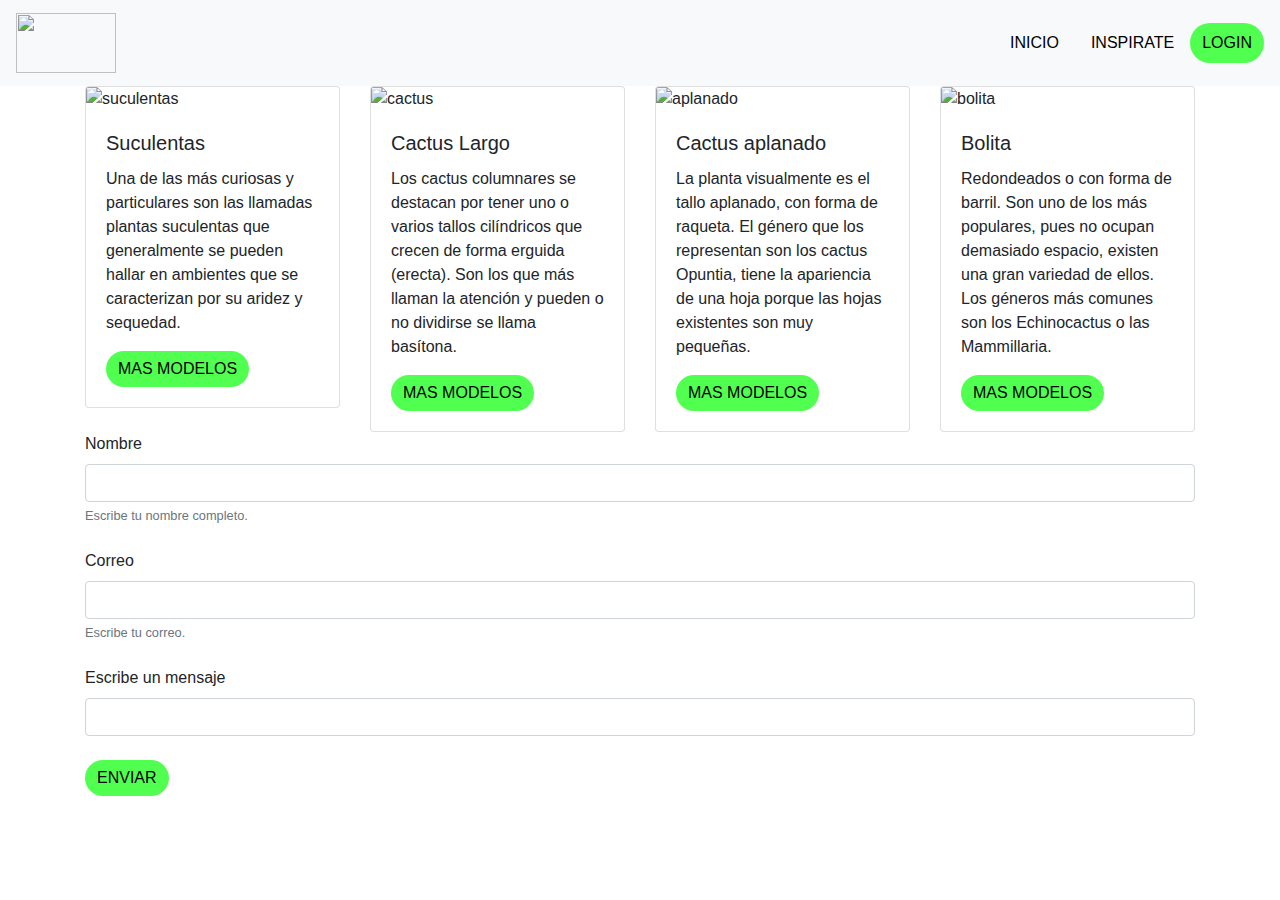
==== views/inspirate.html @ c576ce16 "Pagina de Inspirate e hipervinculos" ====
<!DOCTYPE html>
<html lang="es">

<head>
    <meta charset="UTF-8">
    <meta name="viewport" content="width=device-width, initial-scale=1.0">
    <link href=“https://fonts.googleapis.com/css?family=Covered+By+Your+Grace|Open+Sans&display=swap” rel=“stylesheet”>
    <meta http-equiv="X-UA-Compatible" content="ie=edge">
    <link rel="stylesheet" href="https://stackpath.bootstrapcdn.com/bootstrap/4.4.1/css/bootstrap.min.css"
        integrity="sha384-Vkoo8x4CGsO3+Hhxv8T/Q5PaXtkKtu6ug5TOeNV6gBiFeWPGFN9MuhOf23Q9Ifjh" crossorigin="anonymous">
    <link rel="stylesheet" href="../styles/inspirate.css">
    <title>Pik-U</title>
</head>

<body>
    <nav class="navbar navbar-expand-lg navbar-light bg-light">
        <a class="navbar-brand" href="#">
            <img src="./assets/Logo_picku.svg" width="100" height="60" class="d-inline-block align-top" alt="">
        </a>
        <button class="navbar-toggler" type="button" data-toggle="collapse" data-target="#navbarSupportedContent"
            aria-controls="navbarSupportedContent" aria-expanded="false" aria-label="Toggle navigation">
            <span class="navbar-toggler-icon"></span>
        </button>

        <div class="collapse navbar-collapse" id="navbarSupportedContent">
            <ul class="navbar-nav mr-auto">
            </ul>
            <div class="nav-item menu1">
                <a class="nav-link mayuscula" href="../index.html">INICIO</a>
                <a class="nav-link mayuscula" href="inspirate.html">INSPIRATE</a>
                <button type="button" class="btn btn-primary btn-md mayuscula" href="#">lOGIN</button>
            </div>
        </div>
    </nav>

    <section>
        <div class="container">
            <div class="row">
                <div class="col-12 col-sm-6 col-lg-3">
                    <div class="card">
                        <img src="C:\Users\DELL\Desktop\pik-u\assets/fe7f1c7c6c55d605463423e971f5a272.png"
                            class="card-img-top" alt="suculentas">
                        <div class="card-body">
                            <h5 class="card-title">Suculentas</h5>
                            <p class="card-text">Una de las más curiosas y particulares son las llamadas plantas
                                suculentas que generalmente se pueden hallar en ambientes que se caracterizan por su
                                aridez y sequedad.</p>

                            <a href="#" class="btn btn-primary">Mas modelos</a>
                        </div>
                    </div>
                </div>

                <div class="col-12 col-sm-6 col-lg-3">
                    <div class="card">
                        <img src="C:\Users\DELL\Desktop\pik-u\assets/Cactus-1.png" class="card-img-top" alt="cactus">
                        <div class="card-body">
                            <h5 class="card-title">Cactus Largo</h5>
                            <p class="card-text">Los cactus columnares se destacan por tener uno o varios tallos
                                cilíndricos que crecen de forma erguida (erecta). Son los que más llaman la atención y
                                pueden o no dividirse se llama basítona. </p>

                            <a href="#" class="btn btn-primary">Mas modelos</a>
                        </div>
                    </div>
                </div>

                <div class="col-12 col-sm-6 col-lg-3">
                    <div class="card">
                        <img src="C:\Users\DELL\Desktop\pik-u\assets/growing-opuntia-cactus-sticker-1542061969.1743054.png"
                            class="card-img-top" alt="aplanado">
                        <div class="card-body">
                            <h5 class="card-title">Cactus aplanado</h5>
                            <p class="card-text">La planta visualmente es el tallo aplanado, con forma de raqueta. El
                                género que los representan son los cactus Opuntia, tiene la apariencia de una hoja
                                porque las hojas existentes son muy pequeñas.</p>
                            <a href="#" class="btn btn-primary">Mas modelos</a>
                        </div>
                    </div>
                </div>

                <div class="col-12 col-sm-6 col-lg-3">
                    <div class="card">
                        <img src="C:\Users\DELL\Desktop\pik-u\assets/1200px-Stenocactus_obvallatus_Lem.png"
                            class="card-img-top" alt="bolita">
                        <div class="card-body">
                            <h5 class="card-title">Bolita</h5>
                            <p class="card-text">Redondeados o con forma de barril. Son uno de los más populares, pues
                                no ocupan demasiado espacio, existen una gran variedad de ellos. Los géneros más comunes
                                son los Echinocactus o las Mammillaria.</p>
                            <a href="#" class="btn btn-primary">Mas modelos</a>
                        </div>
                    </div>
                </div>
            </div>
        </div>
    </section>

    <section>
        <form class="container" action="https://formspree.io/xeqgkobz" method="POST">
            <div class="form-group">
                <label for="nombre">Nombre</label>
                <input type="text" class="form-control" id="nombre" name="nombre">
                <small class="form-text text-muted">Escribe tu nombre completo.
                </small>

                <br>

                <div class="form-group">
                    <label for="correo">Correo</label>
                    <input type="email" class="form-control" id="correo" name="correo">
                    <small class="form-text text-muted">Escribe tu correo.
                    </small>
                    <br>


                    <div class="form-group">
                        <label for="mensaje">Escribe un mensaje</label>
                        <input type="text" class="form-control" id="mensaje" name="mensaje">
                        </small>
                        <br>
                        <button type="submit" class="btn btn-primary" value="Send">Enviar</button>

        </form>


    </section>



</body>

</html>
---- styles/inspirate.css ----
.navegation-nav ul li {
    text-decoration: none;
    list-style: none;
    float: right;
    padding-right: 10px;
}
.card{
    font-family: ‘Open Sans’, sans-serif;
}
.navegation-nav-buttom{
    border-radius: 1px solid green;
}
.buttom-inspira{
    border: 3px solid blue;
    font-family: ‘Open Sans’, sans-serif;
}
.buttom-inspira h1{
    display: flex;
    justify-content: center;
    font-family: ‘Open Sans’, sans-serif;
}

.btn-primary{
    background: #50FF50 0% 0% no-repeat padding-box;
    border-radius: 49px;
    border: none;
    color: black;
    opacity: 1;
    text-transform: uppercase;
    font-family: ‘Open Sans’, sans-serif;
}
.btn-primary:hover{
    background: black 0% 0% no-repeat padding-box;
    border-radius: 49px;
    border: none;
    color: white;
    opacity: 1;
    font-family: ‘Open Sans’, sans-serif;
}
.buttom-inspira{
    border: 3px solid blue;
}
.buttom-inspira h1{
    display: flex;
    justify-content: center;

}
.navigation .navegation-nav .nav-item .nav-link .logo{
    display: flex;
    justify-content: start;
}

.nav-link {
    color: black;
}

.nav-link:hover{
    color: #50FF50;
}

.btn-primary{
    background: #50FF50 0% 0% no-repeat padding-box;
    border-radius: 49px;
    border: none;
    color: black;
    opacity: 1;
}

.btn-primary:hover{
    background: black 0% 0% no-repeat padding-box;
    border-radius: 49px;
    border: none;
    color: white;
    opacity: 1;
}

@media only screen and (min-width: 768px) {
    .carousel-inner {
        height: 88vh !important;
    }
    .menu{
        display: flex;
        justify-content: space-around;
    }
    .menu1{
        display: flex;
        justify-content: space-between;
    }
}
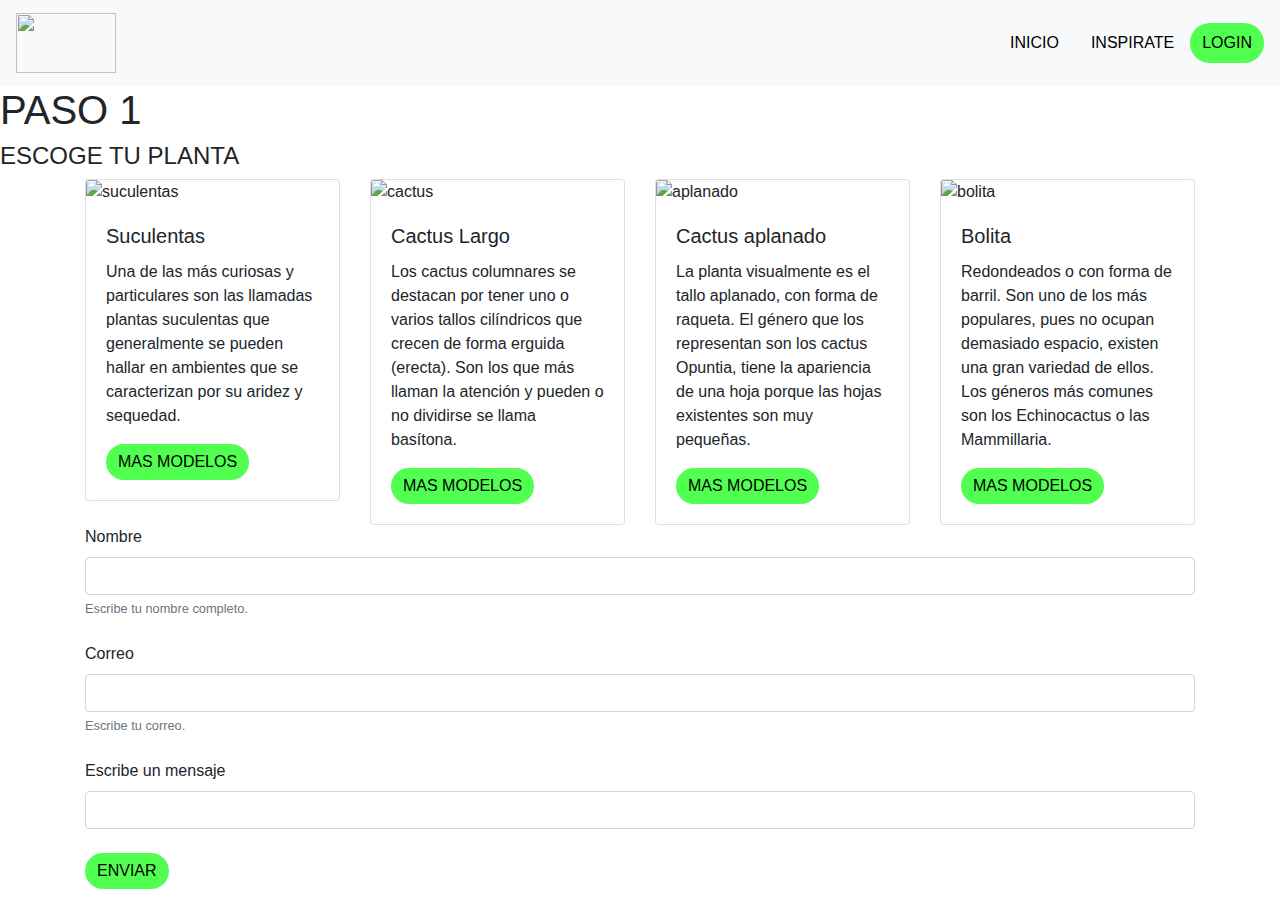
==== commit 46af5c40: "actualizar titulo" ====
--- a/views/inspirate.html
+++ b/views/inspirate.html
@@ -13,6 +13,7 @@
 </head>
 
 <body>
+    
     <nav class="navbar navbar-expand-lg navbar-light bg-light">
         <a class="navbar-brand" href="#">
             <img src="./assets/Logo_picku.svg" width="100" height="60" class="d-inline-block align-top" alt="">
@@ -32,7 +33,8 @@
             </div>
         </div>
     </nav>
-
+    <h1  style="font-family: ‘Open Sans’, sans-serif;">PASO 1</h1>
+    <H4 style="font-family: ‘Open Sans’, sans-serif;">ESCOGE TU PLANTA</H4>
     <section>
         <div class="container">
             <div class="row">
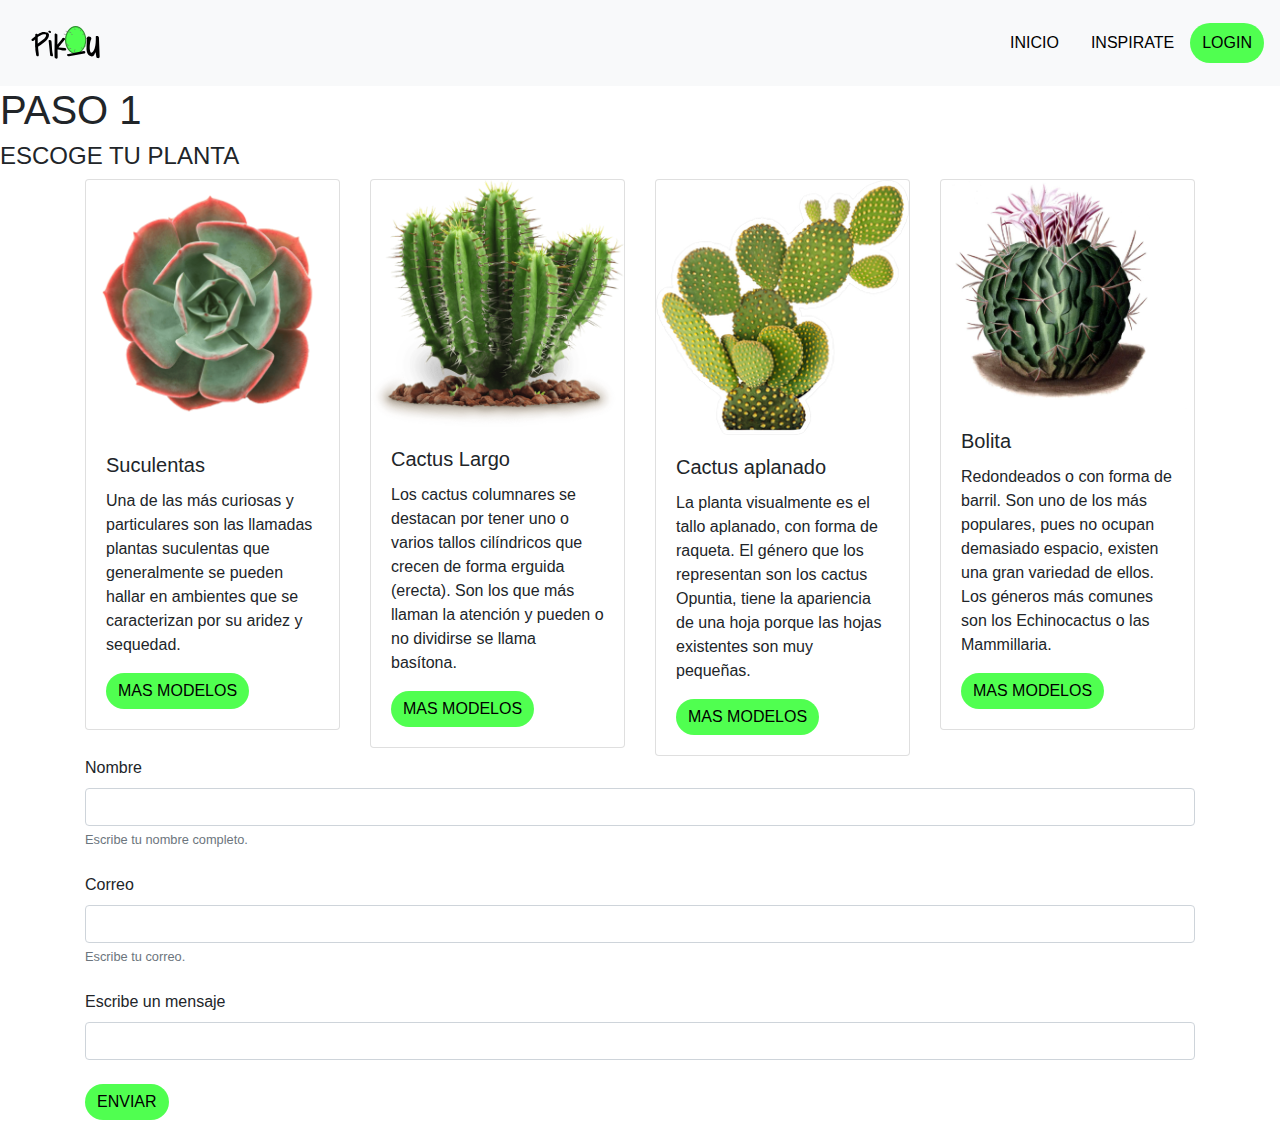
==== commit 11957177: "fix landing" ====
--- a/views/inspirate.html
+++ b/views/inspirate.html
@@ -16,7 +16,7 @@
     
     <nav class="navbar navbar-expand-lg navbar-light bg-light">
         <a class="navbar-brand" href="#">
-            <img src="./assets/Logo_picku.svg" width="100" height="60" class="d-inline-block align-top" alt="">
+            <img src="../assets/Logo_picku.svg" width="100" height="60" class="d-inline-block align-top" alt="">
         </a>
         <button class="navbar-toggler" type="button" data-toggle="collapse" data-target="#navbarSupportedContent"
             aria-controls="navbarSupportedContent" aria-expanded="false" aria-label="Toggle navigation">
@@ -27,12 +27,13 @@
             <ul class="navbar-nav mr-auto">
             </ul>
             <div class="nav-item menu1">
-                <a class="nav-link mayuscula" href="../index.html">INICIO</a>
-                <a class="nav-link mayuscula" href="inspirate.html">INSPIRATE</a>
-                <button type="button" class="btn btn-primary btn-md mayuscula" href="#">lOGIN</button>
+                <a class="nav-link mayuscula" href="/">INICIO</a>
+                <a class="nav-link mayuscula" href="views/inspirate.html">INSPIRATE</a>
+                <button type="button" class="btn btn-primary btn-md mayuscula" href="#">LOGIN</button>
             </div>
         </div>
     </nav>
+
     <h1  style="font-family: ‘Open Sans’, sans-serif;">PASO 1</h1>
     <H4 style="font-family: ‘Open Sans’, sans-serif;">ESCOGE TU PLANTA</H4>
     <section>
@@ -40,7 +41,7 @@
             <div class="row">
                 <div class="col-12 col-sm-6 col-lg-3">
                     <div class="card">
-                        <img src="C:\Users\DELL\Desktop\pik-u\assets/fe7f1c7c6c55d605463423e971f5a272.png"
+                        <img src="../assets/fe7f1c7c6c55d605463423e971f5a272.png"
                             class="card-img-top" alt="suculentas">
                         <div class="card-body">
                             <h5 class="card-title">Suculentas</h5>
@@ -55,7 +56,7 @@
 
                 <div class="col-12 col-sm-6 col-lg-3">
                     <div class="card">
-                        <img src="C:\Users\DELL\Desktop\pik-u\assets/Cactus-1.png" class="card-img-top" alt="cactus">
+                        <img src="../assets/Cactus-1.png" class="card-img-top" alt="cactus">
                         <div class="card-body">
                             <h5 class="card-title">Cactus Largo</h5>
                             <p class="card-text">Los cactus columnares se destacan por tener uno o varios tallos
@@ -69,7 +70,7 @@
 
                 <div class="col-12 col-sm-6 col-lg-3">
                     <div class="card">
-                        <img src="C:\Users\DELL\Desktop\pik-u\assets/growing-opuntia-cactus-sticker-1542061969.1743054.png"
+                        <img src="../assets/growing-opuntia-cactus-sticker-1542061969.1743054.png"
                             class="card-img-top" alt="aplanado">
                         <div class="card-body">
                             <h5 class="card-title">Cactus aplanado</h5>
@@ -83,7 +84,7 @@
 
                 <div class="col-12 col-sm-6 col-lg-3">
                     <div class="card">
-                        <img src="C:\Users\DELL\Desktop\pik-u\assets/1200px-Stenocactus_obvallatus_Lem.png"
+                        <img src="../assets/1200px-Stenocactus_obvallatus_Lem.png"
                             class="card-img-top" alt="bolita">
                         <div class="card-body">
                             <h5 class="card-title">Bolita</h5>
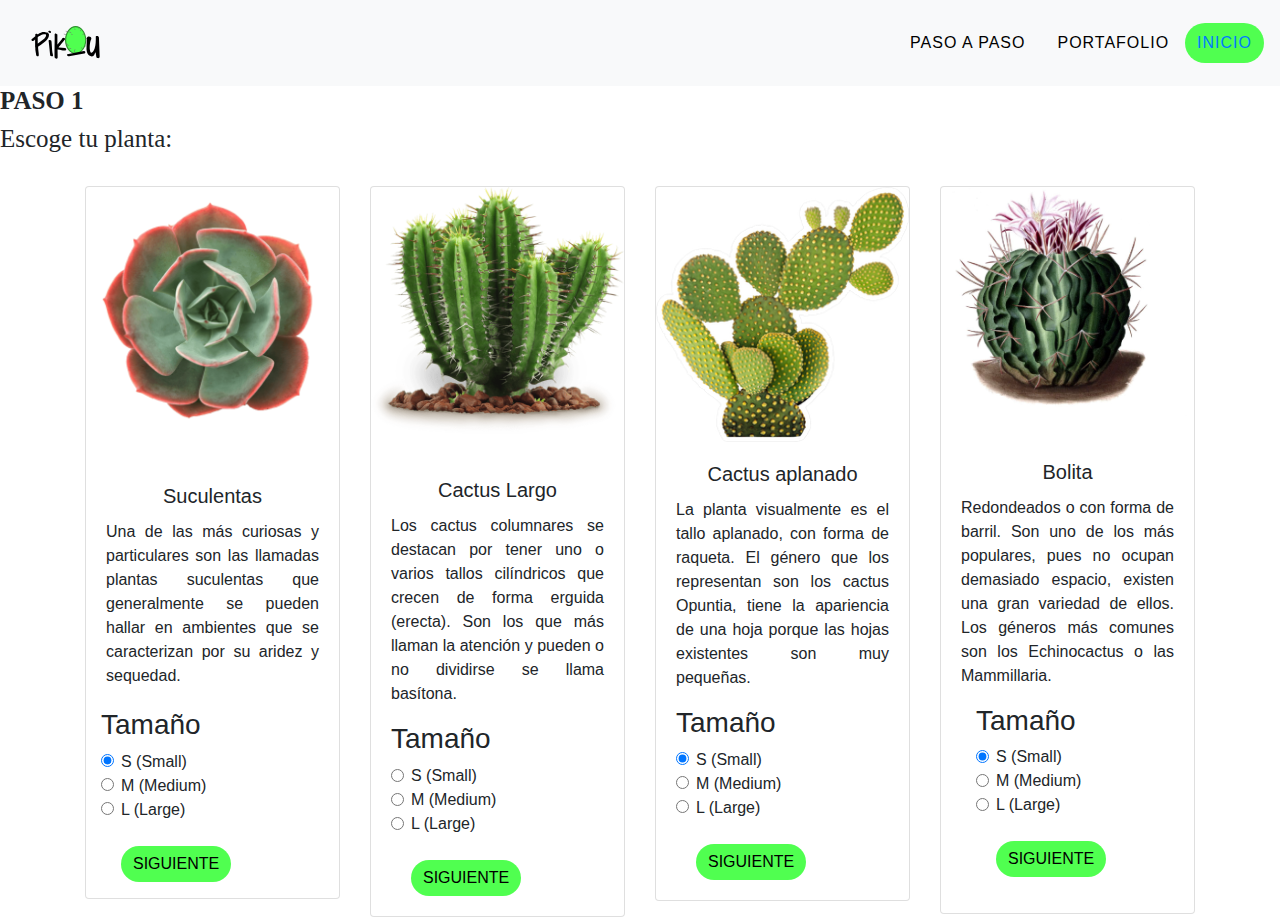
==== commit 791ab795: "actualizar pag 2" ====
--- a/views/inspirate.html
+++ b/views/inspirate.html
@@ -13,7 +13,7 @@
 </head>
 
 <body>
-    
+
     <nav class="navbar navbar-expand-lg navbar-light bg-light">
         <a class="navbar-brand" href="#">
             <img src="../assets/Logo_picku.svg" width="100" height="60" class="d-inline-block align-top" alt="">
@@ -27,30 +27,63 @@
             <ul class="navbar-nav mr-auto">
             </ul>
             <div class="nav-item menu1">
-                <a class="nav-link mayuscula" href="/">INICIO</a>
-                <a class="nav-link mayuscula" href="views/inspirate.html">INSPIRATE</a>
-                <button type="button" class="btn btn-primary btn-md mayuscula" href="#">LOGIN</button>
+                <a class="nav-link mayuscula" href="#">paso a paso</a>
+                <a class="nav-link mayuscula" href="#">portafolio</a>
+                <button type="button" class="btn btn-primary btn-md mayuscula"><a href="/">Inicio</a></button>
             </div>
         </div>
     </nav>
 
-    <h1  style="font-family: ‘Open Sans’, sans-serif;">PASO 1</h1>
-    <H4 style="font-family: ‘Open Sans’, sans-serif;">ESCOGE TU PLANTA</H4>
+    <h1 style="font-weight: bold;" class="letraform">PASO 1</h1>
+    <h4 class="letraform">Escoge tu planta:</h4>
+    <br>
     <section>
         <div class="container">
             <div class="row">
                 <div class="col-12 col-sm-6 col-lg-3">
                     <div class="card">
-                        <img src="../assets/fe7f1c7c6c55d605463423e971f5a272.png"
-                            class="card-img-top" alt="suculentas">
-                        <div class="card-body">
+                        <img src="../assets/fe7f1c7c6c55d605463423e971f5a272.png" class="card-img-top" alt="suculentas">
+                        <div class="card-body">
+                            <br>
                             <h5 class="card-title">Suculentas</h5>
                             <p class="card-text">Una de las más curiosas y particulares son las llamadas plantas
                                 suculentas que generalmente se pueden hallar en ambientes que se caracterizan por su
                                 aridez y sequedad.</p>
-
-                            <a href="#" class="btn btn-primary">Mas modelos</a>
-                        </div>
+</div>
+                           <section class="letratexto">
+                            <form class="container" action="https://formspree.io/xeqgkobz" method="POST">
+                                <div class="form-group">
+                                    <h3 label for="nombre">Tamaño</label></h3>
+
+                                    <div class="form-check">
+                                        <input class="form-check-input" type="radio" name="exampleRadios"
+                                            id="exampleRadios1" value="option1" checked>
+                                        <label class="form-check-label" for="exampleRadios1">
+                                            S (Small)
+                                        </label>
+                                    </div>
+                                    <div class="form-check">
+                                        <input class="form-check-input" type="radio" name="exampleRadios"
+                                            id="exampleRadios2" value="option2">
+                                        <label class="form-check-label" for="exampleRadios2">
+                                            M (Medium)
+                                        </label>
+                                    </div>
+                                    <div class="form-check">
+                                        <input class="form-check-input" type="radio" name="exampleRadios"
+                                            id="exampleRadios3" value="option3">
+                                        <label class="form-check-label" for="exampleRadios3">
+                                            L (Large)
+                                            <br>
+                                            <br>
+                                            <a href="#" class="btn btn-primary">Siguiente</a>
+                                        </label>
+                                    </div>
+
+                            </form>
+
+
+                        </section>
                     </div>
                 </div>
 
@@ -58,40 +91,122 @@
                     <div class="card">
                         <img src="../assets/Cactus-1.png" class="card-img-top" alt="cactus">
                         <div class="card-body">
+                            <br>
                             <h5 class="card-title">Cactus Largo</h5>
                             <p class="card-text">Los cactus columnares se destacan por tener uno o varios tallos
                                 cilíndricos que crecen de forma erguida (erecta). Son los que más llaman la atención y
                                 pueden o no dividirse se llama basítona. </p>
 
-                            <a href="#" class="btn btn-primary">Mas modelos</a>
+                            <h3 label for="nombre">Tamaño</label></h3>
+
+                            <div class="form-check">
+                                <input class="form-check-input" type="radio" name="exampleRadios" id="exampleRadios1"
+                                    value="option1" checked>
+                                <label class="form-check-label" for="exampleRadios1">
+                                    S (Small)
+                                </label>
+                            </div>
+                            <div class="form-check">
+                                <input class="form-check-input" type="radio" name="exampleRadios" id="exampleRadios2"
+                                    value="option2">
+                                <label class="form-check-label" for="exampleRadios2">
+                                    M (Medium)
+                                </label>
+                            </div>
+                            <div class="form-check">
+                                <input class="form-check-input" type="radio" name="exampleRadios" id="exampleRadios3"
+                                    value="option3">
+                                <label class="form-check-label" for="exampleRadios3">
+                                    L (Large)
+                                    <br>
+                                    <br>
+                                    <a href="#" class="btn btn-primary">Siguiente</a>
+                                </label>
+                            </div>
                         </div>
                     </div>
                 </div>
 
                 <div class="col-12 col-sm-6 col-lg-3">
                     <div class="card">
-                        <img src="../assets/growing-opuntia-cactus-sticker-1542061969.1743054.png"
-                            class="card-img-top" alt="aplanado">
-                        <div class="card-body">
+                        <img src="../assets/growing-opuntia-cactus-sticker-1542061969.1743054.png" class="card-img-top"
+                            alt="aplanado">
+                        <div class="card-body">
+
                             <h5 class="card-title">Cactus aplanado</h5>
                             <p class="card-text">La planta visualmente es el tallo aplanado, con forma de raqueta. El
                                 género que los representan son los cactus Opuntia, tiene la apariencia de una hoja
                                 porque las hojas existentes son muy pequeñas.</p>
-                            <a href="#" class="btn btn-primary">Mas modelos</a>
+                                <h3 label for="nombre">Tamaño</label></h3>
+
+                                <div class="form-check">
+                                    <input class="form-check-input" type="radio" name="exampleRadios" id="exampleRadios1"
+                                        value="option1" checked>
+                                    <label class="form-check-label" for="exampleRadios1">
+                                        S (Small)
+                                    </label>
+                                </div>
+                                <div class="form-check">
+                                    <input class="form-check-input" type="radio" name="exampleRadios" id="exampleRadios2"
+                                        value="option2">
+                                    <label class="form-check-label" for="exampleRadios2">
+                                        M (Medium)
+                                    </label>
+                                </div>
+                                <div class="form-check">
+                                    <input class="form-check-input" type="radio" name="exampleRadios" id="exampleRadios3"
+                                        value="option3">
+                                    <label class="form-check-label" for="exampleRadios3">
+                                        L (Large)
+                                    </label>
+                                    <br><br>
+                                    
+                                    <a href="#" class="btn btn-primary">Siguiente</a>
+                                </div>
+                            </div>
                         </div>
-                    </div>
-                </div>
-
-                <div class="col-12 col-sm-6 col-lg-3">
-                    <div class="card">
-                        <img src="../assets/1200px-Stenocactus_obvallatus_Lem.png"
-                            class="card-img-top" alt="bolita">
-                        <div class="card-body">
+                </div>
+
+                <div class="col-12 col-sm-6 col-lg-3">
+                    <div class="card">
+                        <img src="../assets/1200px-Stenocactus_obvallatus_Lem.png" class="card-img-top" alt="bolita">
+                        <div class="card-body">
+                            <br>
                             <h5 class="card-title">Bolita</h5>
                             <p class="card-text">Redondeados o con forma de barril. Son uno de los más populares, pues
                                 no ocupan demasiado espacio, existen una gran variedad de ellos. Los géneros más comunes
                                 son los Echinocactus o las Mammillaria.</p>
-                            <a href="#" class="btn btn-primary">Mas modelos</a>
+                                <section class="letratexto">
+                                    <form class="container" action="https://formspree.io/xeqgkobz" method="POST">
+                                        <div class="form-group">
+                                            <h3 label for="nombre">Tamaño</label></h3>
+        
+                                            <div class="form-check">
+                                                <input class="form-check-input" type="radio" name="exampleRadios"
+                                                    id="exampleRadios1" value="option1" checked>
+                                                <label class="form-check-label" for="exampleRadios1">
+                                                    S (Small)
+                                                </label>
+                                            </div>
+                                            <div class="form-check">
+                                                <input class="form-check-input" type="radio" name="exampleRadios"
+                                                    id="exampleRadios2" value="option2">
+                                                <label class="form-check-label" for="exampleRadios2">
+                                                    M (Medium)
+                                                </label>
+                                            </div>
+                                            <div class="form-check">
+                                                <input class="form-check-input" type="radio" name="exampleRadios"
+                                                    id="exampleRadios3" value="option3">
+                                                <label class="form-check-label" for="exampleRadios3">
+                                                    L (Large)
+                                                    <br>
+                                                    <br>
+                                                    <a href="#" class="btn btn-primary">Siguiente</a>
+                                                </label>
+                                            </div>
+        
+                                    </form>
                         </div>
                     </div>
                 </div>
@@ -99,35 +214,7 @@
         </div>
     </section>
 
-    <section>
-        <form class="container" action="https://formspree.io/xeqgkobz" method="POST">
-            <div class="form-group">
-                <label for="nombre">Nombre</label>
-                <input type="text" class="form-control" id="nombre" name="nombre">
-                <small class="form-text text-muted">Escribe tu nombre completo.
-                </small>
-
-                <br>
-
-                <div class="form-group">
-                    <label for="correo">Correo</label>
-                    <input type="email" class="form-control" id="correo" name="correo">
-                    <small class="form-text text-muted">Escribe tu correo.
-                    </small>
-                    <br>
-
-
-                    <div class="form-group">
-                        <label for="mensaje">Escribe un mensaje</label>
-                        <input type="text" class="form-control" id="mensaje" name="mensaje">
-                        </small>
-                        <br>
-                        <button type="submit" class="btn btn-primary" value="Send">Enviar</button>
-
-        </form>
-
-
-    </section>
+
 
 
 
--- a/styles/inspirate.css
+++ b/styles/inspirate.css
@@ -5,14 +5,20 @@
     padding-right: 10px;
 }
 .card{
-    font-family: ‘Open Sans’, sans-serif;
+    font-family: 'Open Sans', 'Helvetica Neue', sans-serif;
+    text-align: justify;
+}
+.card-title{
+    text-align: center
+    ;
+
 }
 .navegation-nav-buttom{
     border-radius: 1px solid green;
 }
 .buttom-inspira{
     border: 3px solid blue;
-    font-family: ‘Open Sans’, sans-serif;
+    font-family: ‘Open Sans’, sans-serif;    
 }
 .buttom-inspira h1{
     display: flex;
@@ -86,5 +92,18 @@
         display: flex;
         justify-content: space-between;
     }
-}
+    .mayuscula {
+        text-transform: uppercase;
+        letter-spacing: 1px;
+    }
+    .letraform{
+        display: flex;
+        justify-content:space-between;
+        font-family: 'Covered By Your Grace', cursive;
+        font-size: 25px;
+    }
+    .letratexto{
+        font-family: 'Open Sans', 'Helvetica Neue', sans-serif;
+    }
 
+    }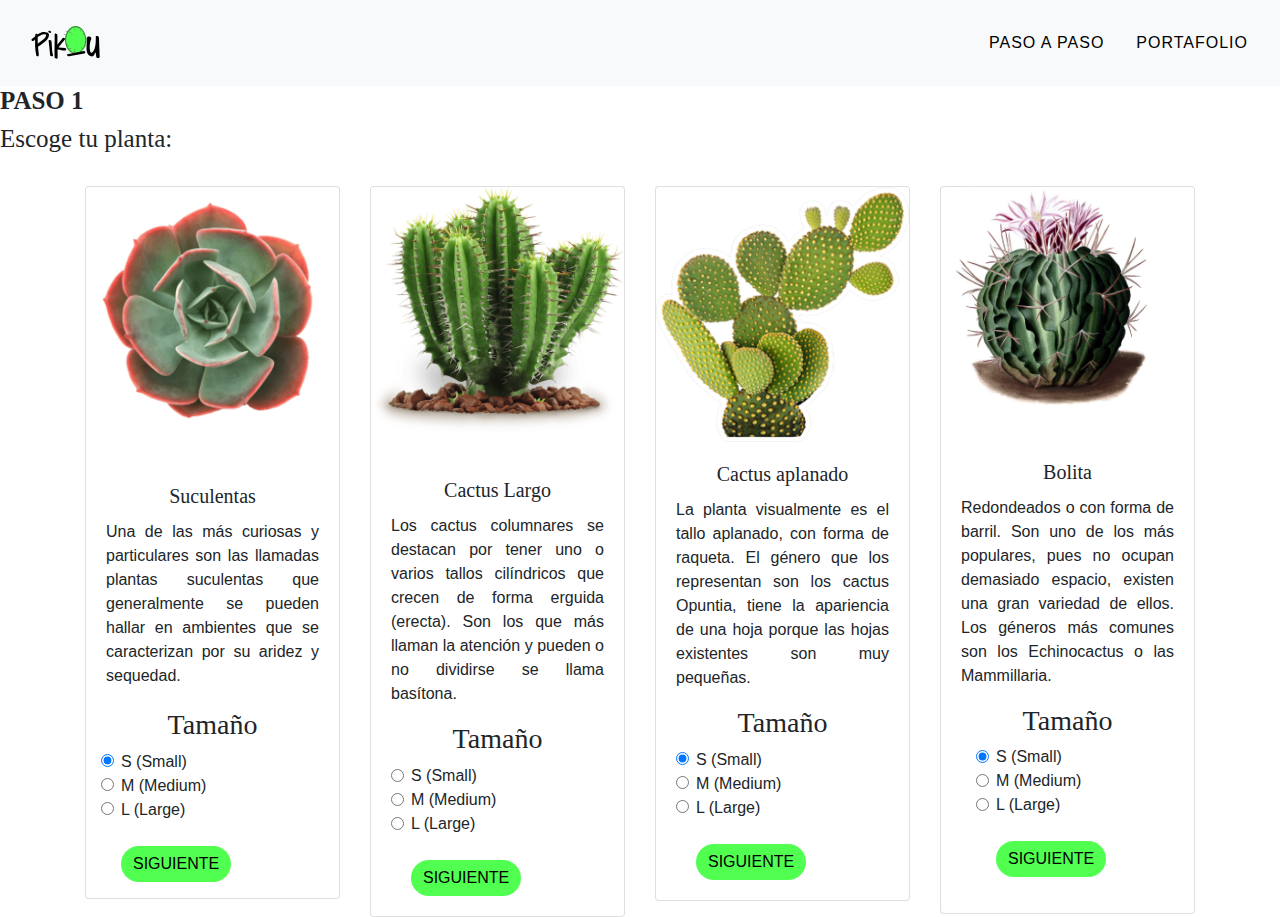
==== commit 1662135d: "fix" ====
--- a/views/inspirate.html
+++ b/views/inspirate.html
@@ -8,6 +8,7 @@
     <meta http-equiv="X-UA-Compatible" content="ie=edge">
     <link rel="stylesheet" href="https://stackpath.bootstrapcdn.com/bootstrap/4.4.1/css/bootstrap.min.css"
         integrity="sha384-Vkoo8x4CGsO3+Hhxv8T/Q5PaXtkKtu6ug5TOeNV6gBiFeWPGFN9MuhOf23Q9Ifjh" crossorigin="anonymous">
+    <link rel="stylesheet" href="../styles/index.css">
     <link rel="stylesheet" href="../styles/inspirate.css">
     <title>Pik-U</title>
 </head>
@@ -27,9 +28,8 @@
             <ul class="navbar-nav mr-auto">
             </ul>
             <div class="nav-item menu1">
-                <a class="nav-link mayuscula" href="#">paso a paso</a>
-                <a class="nav-link mayuscula" href="#">portafolio</a>
-                <button type="button" class="btn btn-primary btn-md mayuscula"><a href="/">Inicio</a></button>
+                <a class="nav-link mayuscula" href="#pasos">paso a paso</a>
+                <a class="nav-link mayuscula" href="#portafolio">portafolio</a>
             </div>
         </div>
     </nav>
@@ -76,7 +76,7 @@
                                             L (Large)
                                             <br>
                                             <br>
-                                            <a href="#" class="btn btn-primary">Siguiente</a>
+                                            <a href="./inspirate_paso3.html" class="btn btn-primary">Siguiente</a>
                                         </label>
                                     </div>
 
@@ -120,7 +120,7 @@
                                     L (Large)
                                     <br>
                                     <br>
-                                    <a href="#" class="btn btn-primary">Siguiente</a>
+                                    <a href="./inspirate_paso3.html" class="btn btn-primary">Siguiente</a>
                                 </label>
                             </div>
                         </div>
@@ -161,7 +161,7 @@
                                     </label>
                                     <br><br>
                                     
-                                    <a href="#" class="btn btn-primary">Siguiente</a>
+                                    <a href="./inspirate_paso3.html" class="btn btn-primary">Siguiente</a>
                                 </div>
                             </div>
                         </div>
@@ -202,7 +202,7 @@
                                                     L (Large)
                                                     <br>
                                                     <br>
-                                                    <a href="#" class="btn btn-primary">Siguiente</a>
+                                                    <a href="./inspirate_paso3.html" class="btn btn-primary">Siguiente</a>
                                                 </label>
                                             </div>
         
--- a/styles/index.css
+++ b/styles/index.css
@@ -0,0 +1,140 @@
+body {
+    font-family: 'Open Sans', sans-serif;
+}
+
+a{
+    color: #50FF50;
+}
+
+a:hover{
+    color: black;
+    text-decoration: none;
+}
+
+.margenSuperior{
+    margin-top: 50px;
+    margin-bottom: 100px;
+}
+
+.centrar{
+    display: flex;
+    justify-content: center;
+}
+
+.col-12 h1{
+    display: flex;
+    justify-content: center;
+    font-family: 'Covered By Your Grace', cursive;
+    font-size: 60px;
+}
+
+.col-12 img{
+    display: flex;
+    justify-content: center;
+}
+
+.mayuscula {
+    text-transform: uppercase;
+    letter-spacing: 1px;
+}
+
+.navegation-nav ul li {
+    text-decoration: none;
+    list-style: none;
+    float: right;
+    padding-right: 10px;
+}
+.navegation-nav-buttom{
+    border-radius: 1px solid green;
+}
+.buttom-inspira{
+    border: 3px solid #50FF50;
+    
+}
+.buttom-inspira h1{
+    display: flex;
+    justify-content: center;
+
+}
+.navigation .navegation-nav .nav-item .nav-link .logo{
+    display: flex;
+    justify-content: start;
+}
+
+.nav-link {
+    color: black;
+}
+
+.nav-link:hover{
+    color: #50FF50;
+}
+
+.btn-primary{
+    background: #50FF50 0% 0% no-repeat padding-box;
+    border-radius: 49px;
+    border: none;
+    color: black;
+    opacity: 1;
+}
+
+.btn-primary:hover{
+    background: black 0% 0% no-repeat padding-box;
+    border-radius: 49px;
+    border: none;
+    color: white;
+    opacity: 1;
+}
+
+.btn-outline-primary{
+    background: none;
+    border-radius: 49px;
+    border: solid 2px #50FF50;
+    color: black;
+    opacity: 1;
+}
+.btn-outline-primary:hover{
+    background: black 0% 0% no-repeat padding-box;
+    border-radius: 49px;
+    border: solid 2px black;
+    color: white;
+    opacity: 1;
+}
+
+.tituloCentrado h1, h2, h3, h4, h5, h6{
+    text-align: center;
+    font-family: 'Covered By Your Grace', cursive;
+}
+
+.margenMenos {
+    margin-top: 230px;
+    position: absolute;
+    margin-left: 20%;
+}
+
+.footer{
+    background-color: rgb(241, 241, 241);
+    border: none;
+    padding: 5vh;
+}
+
+@media only screen and (min-width: 768px) {
+    .carousel-inner {
+        height: 88vh !important;
+    }
+    .menu{
+        display: flex;
+        justify-content: space-around;
+    }
+    .menu1{
+        display: flex;
+        justify-content: space-between;
+    }
+}
+
+.personalizar {
+    color: black;
+}
+
+.personalizar:hover {
+    color: white;
+}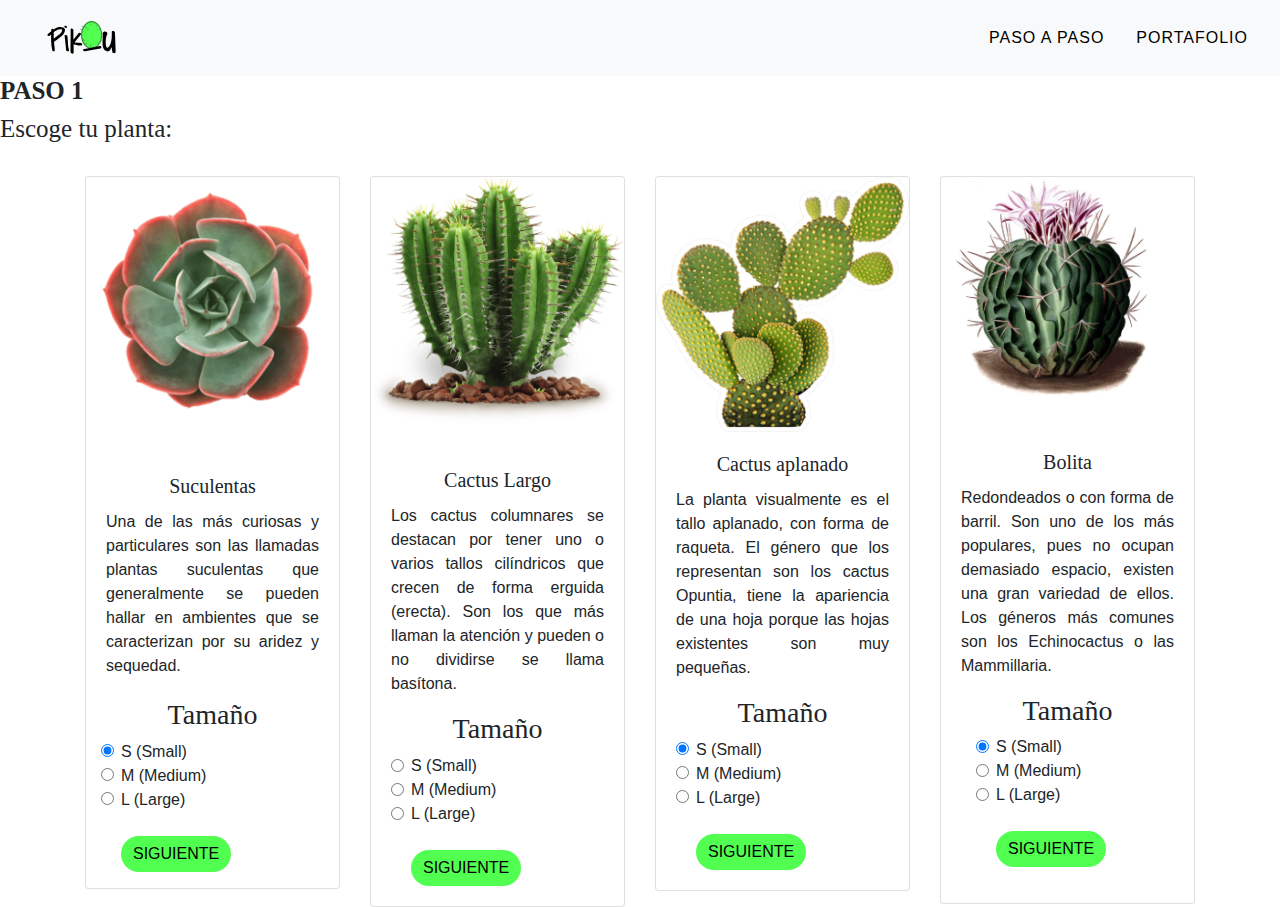
==== commit 44f0c090: "Fix menu and image" ====
--- a/views/inspirate.html
+++ b/views/inspirate.html
@@ -17,7 +17,7 @@
 
     <nav class="navbar navbar-expand-lg navbar-light bg-light">
         <a class="navbar-brand" href="#">
-            <img src="../assets/Logo_picku.svg" width="100" height="60" class="d-inline-block align-top" alt="">
+            <a href="../index.html"><img src="../assets/Logo_picku.svg" width="100" height="60" class="d-inline-block align-top" alt=""></a>
         </a>
         <button class="navbar-toggler" type="button" data-toggle="collapse" data-target="#navbarSupportedContent"
             aria-controls="navbarSupportedContent" aria-expanded="false" aria-label="Toggle navigation">
@@ -49,8 +49,8 @@
                             <p class="card-text">Una de las más curiosas y particulares son las llamadas plantas
                                 suculentas que generalmente se pueden hallar en ambientes que se caracterizan por su
                                 aridez y sequedad.</p>
-</div>
-                           <section class="letratexto">
+                        </div>
+                        <section class="letratexto">
                             <form class="container" action="https://formspree.io/xeqgkobz" method="POST">
                                 <div class="form-group">
                                     <h3 label for="nombre">Tamaño</label></h3>
@@ -137,34 +137,34 @@
                             <p class="card-text">La planta visualmente es el tallo aplanado, con forma de raqueta. El
                                 género que los representan son los cactus Opuntia, tiene la apariencia de una hoja
                                 porque las hojas existentes son muy pequeñas.</p>
-                                <h3 label for="nombre">Tamaño</label></h3>
-
-                                <div class="form-check">
-                                    <input class="form-check-input" type="radio" name="exampleRadios" id="exampleRadios1"
-                                        value="option1" checked>
-                                    <label class="form-check-label" for="exampleRadios1">
-                                        S (Small)
-                                    </label>
-                                </div>
-                                <div class="form-check">
-                                    <input class="form-check-input" type="radio" name="exampleRadios" id="exampleRadios2"
-                                        value="option2">
-                                    <label class="form-check-label" for="exampleRadios2">
-                                        M (Medium)
-                                    </label>
-                                </div>
-                                <div class="form-check">
-                                    <input class="form-check-input" type="radio" name="exampleRadios" id="exampleRadios3"
-                                        value="option3">
-                                    <label class="form-check-label" for="exampleRadios3">
-                                        L (Large)
-                                    </label>
-                                    <br><br>
-                                    
-                                    <a href="./inspirate_paso3.html" class="btn btn-primary">Siguiente</a>
-                                </div>
-                            </div>
-                        </div>
+                            <h3 label for="nombre">Tamaño</label></h3>
+
+                            <div class="form-check">
+                                <input class="form-check-input" type="radio" name="exampleRadios" id="exampleRadios1"
+                                    value="option1" checked>
+                                <label class="form-check-label" for="exampleRadios1">
+                                    S (Small)
+                                </label>
+                            </div>
+                            <div class="form-check">
+                                <input class="form-check-input" type="radio" name="exampleRadios" id="exampleRadios2"
+                                    value="option2">
+                                <label class="form-check-label" for="exampleRadios2">
+                                    M (Medium)
+                                </label>
+                            </div>
+                            <div class="form-check">
+                                <input class="form-check-input" type="radio" name="exampleRadios" id="exampleRadios3"
+                                    value="option3">
+                                <label class="form-check-label" for="exampleRadios3">
+                                    L (Large)
+                                </label>
+                                <br><br>
+
+                                <a href="./inspirate_paso3.html" class="btn btn-primary">Siguiente</a>
+                            </div>
+                        </div>
+                    </div>
                 </div>
 
                 <div class="col-12 col-sm-6 col-lg-3">
@@ -176,37 +176,37 @@
                             <p class="card-text">Redondeados o con forma de barril. Son uno de los más populares, pues
                                 no ocupan demasiado espacio, existen una gran variedad de ellos. Los géneros más comunes
                                 son los Echinocactus o las Mammillaria.</p>
-                                <section class="letratexto">
-                                    <form class="container" action="https://formspree.io/xeqgkobz" method="POST">
-                                        <div class="form-group">
-                                            <h3 label for="nombre">Tamaño</label></h3>
-        
-                                            <div class="form-check">
-                                                <input class="form-check-input" type="radio" name="exampleRadios"
-                                                    id="exampleRadios1" value="option1" checked>
-                                                <label class="form-check-label" for="exampleRadios1">
-                                                    S (Small)
-                                                </label>
-                                            </div>
-                                            <div class="form-check">
-                                                <input class="form-check-input" type="radio" name="exampleRadios"
-                                                    id="exampleRadios2" value="option2">
-                                                <label class="form-check-label" for="exampleRadios2">
-                                                    M (Medium)
-                                                </label>
-                                            </div>
-                                            <div class="form-check">
-                                                <input class="form-check-input" type="radio" name="exampleRadios"
-                                                    id="exampleRadios3" value="option3">
-                                                <label class="form-check-label" for="exampleRadios3">
-                                                    L (Large)
-                                                    <br>
-                                                    <br>
-                                                    <a href="./inspirate_paso3.html" class="btn btn-primary">Siguiente</a>
-                                                </label>
-                                            </div>
-        
-                                    </form>
+                            <section class="letratexto">
+                                <form class="container" action="https://formspree.io/xeqgkobz" method="POST">
+                                    <div class="form-group">
+                                        <h3 label for="nombre">Tamaño</label></h3>
+
+                                        <div class="form-check">
+                                            <input class="form-check-input" type="radio" name="exampleRadios"
+                                                id="exampleRadios1" value="option1" checked>
+                                            <label class="form-check-label" for="exampleRadios1">
+                                                S (Small)
+                                            </label>
+                                        </div>
+                                        <div class="form-check">
+                                            <input class="form-check-input" type="radio" name="exampleRadios"
+                                                id="exampleRadios2" value="option2">
+                                            <label class="form-check-label" for="exampleRadios2">
+                                                M (Medium)
+                                            </label>
+                                        </div>
+                                        <div class="form-check">
+                                            <input class="form-check-input" type="radio" name="exampleRadios"
+                                                id="exampleRadios3" value="option3">
+                                            <label class="form-check-label" for="exampleRadios3">
+                                                L (Large)
+                                                <br>
+                                                <br>
+                                                <a href="./inspirate_paso3.html" class="btn btn-primary">Siguiente</a>
+                                            </label>
+                                        </div>
+
+                                </form>
                         </div>
                     </div>
                 </div>
